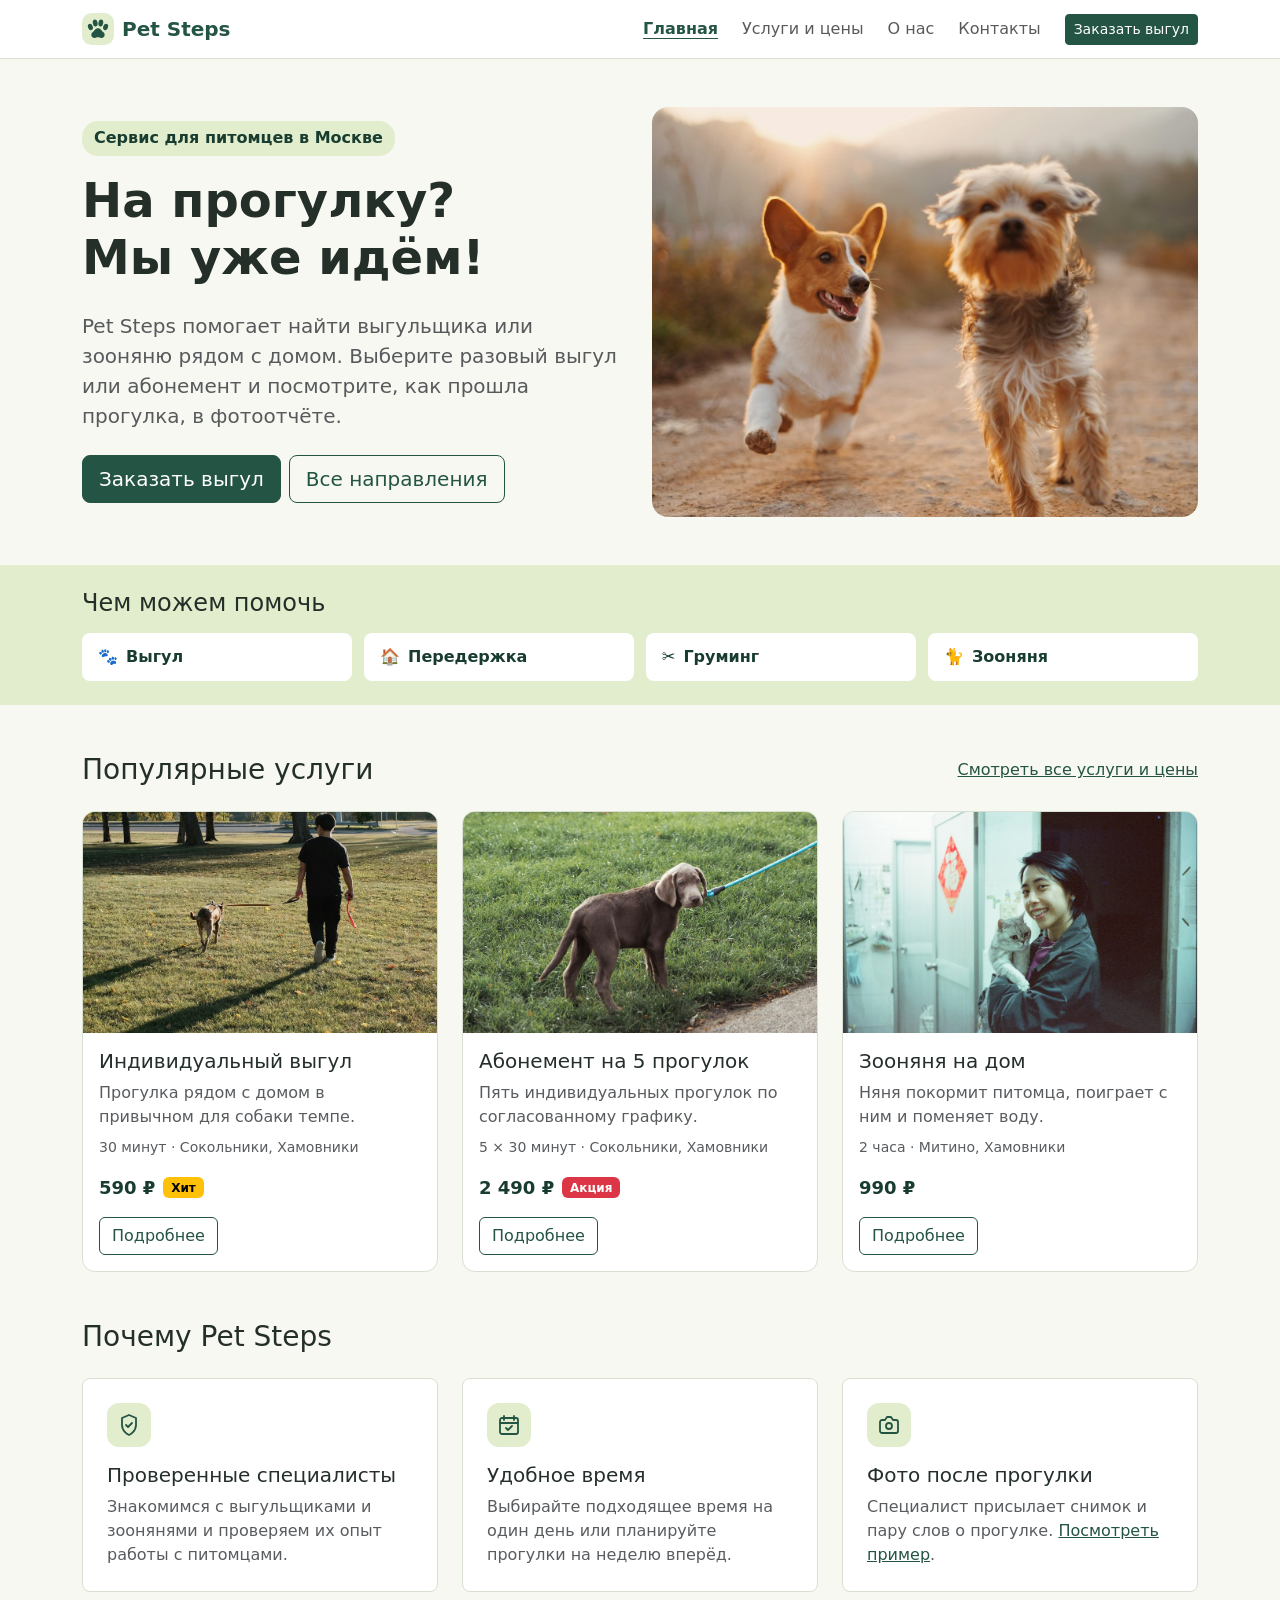
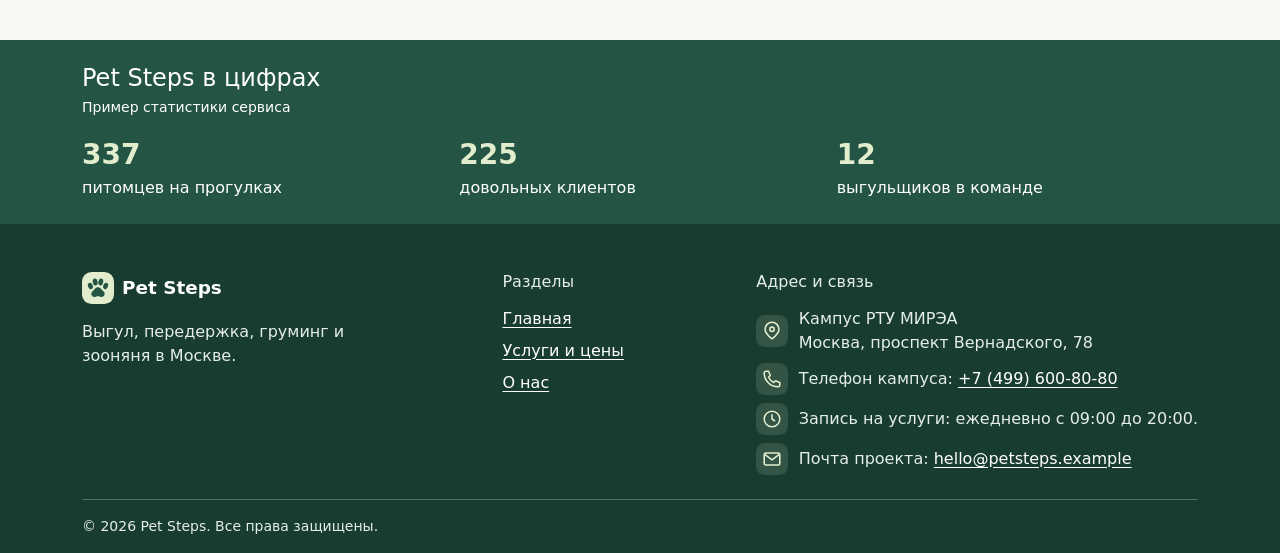
==== index.html @ a2c926b6 "Add Pet Steps website" ====
<!DOCTYPE html>
<html lang="ru">
<head>
  <meta charset="UTF-8">
  <meta name="viewport" content="width=device-width, initial-scale=1.0">
  <title>Pet Steps — выгул и присмотр за питомцами</title>
  <link rel="icon" href="images/paw.svg" type="image/svg+xml">
  <link rel="stylesheet" href="vendor/bootstrap/bootstrap.min.css">
  <link rel="stylesheet" href="css/custom.css">
</head>
<body id="top">
  <a class="visually-hidden-focusable skip-link" href="#main">К содержанию</a>
  <header class="site-header sticky-top">
    <nav class="navbar navbar-expand-lg" aria-label="Основное меню">
      <div class="container">
        <a class="navbar-brand d-flex align-items-center gap-1 gap-lg-2 me-0 me-lg-3" href="index.html">
          <img src="images/paw.svg" width="32" height="32" alt=""> Pet Steps
        </a>
        <button class="navbar-toggler ms-auto px-1" type="button" data-bs-toggle="collapse"
          data-bs-target="#mainNavbar" aria-controls="mainNavbar" aria-expanded="false"
          aria-label="Переключить навигацию">
          <span class="navbar-toggler-icon"></span>
        </button>
        <div class="collapse navbar-collapse order-2 order-lg-0" id="mainNavbar">
          <ul class="navbar-nav ms-auto gap-lg-2">
            <li class="nav-item">
              <a class="nav-link active" aria-current="page" href="index.html">Главная</a>
            </li>
            <li class="nav-item">
              <a class="nav-link" href="catalog.html">Услуги и цены</a>
            </li>
            <li class="nav-item">
              <a class="nav-link" href="about.html">О нас</a>
            </li>
            <li class="nav-item">
              <a class="nav-link" href="contacts.html">Контакты</a>
            </li>
          </ul>
        </div>
        <a class="btn btn-primary btn-sm text-nowrap order-1 order-lg-0 ms-1 ms-lg-3" href="product.html#booking">Заказать выгул</a>
      </div>
    </nav>
  </header>

  <main id="main">
    <!-- Hero-блок: две колонки на больших экранах -->
    <section class="container my-5">
      <div class="row align-items-center g-4">
        <div class="col-12 col-lg-6">
          <p class="hero__location mb-3">Сервис для питомцев в Москве</p>
          <h1 class="display-5 fw-bold">На прогулку? <br>Мы уже идём!</h1>
          <p class="lead text-muted my-4">
            Pet Steps помогает найти выгульщика или зооняню рядом с домом.
            Выберите разовый выгул или абонемент и посмотрите, как прошла прогулка, в фотоотчёте.
          </p>
          <div class="d-flex flex-wrap gap-2">
            <a class="btn btn-primary btn-lg" href="product.html#booking">Заказать выгул</a>
            <a class="btn btn-outline-primary btn-lg" href="#directions">Все направления</a>
          </div>
        </div>
        <div class="col-12 col-lg-6">
          <img class="hero__image img-fluid rounded-4" src="images/dog-walk.jpg"
            alt="Две собаки бегут по тропинке в парке" width="1100" height="734">
        </div>
      </div>
    </section>

    <section class="section-strip py-4" id="directions">
      <div class="container">
        <h2 class="h4 mb-3">Чем можем помочь</h2>
        <div class="directions">
          <a class="directions__link" href="catalog.html?type=walk"><span aria-hidden="true">🐾</span> Выгул</a>
          <a class="directions__link" href="catalog.html?type=boarding"><span aria-hidden="true">🏠</span> Передержка</a>
          <a class="directions__link" href="catalog.html?type=grooming"><span aria-hidden="true">✂️</span> Груминг</a>
          <a class="directions__link" href="catalog.html?type=sitter"><span aria-hidden="true">🐈</span> Зооняня</a>
        </div>
      </div>
    </section>

    <section class="container my-5" id="popular">
      <div class="d-flex flex-wrap align-items-center justify-content-between gap-2 mb-4">
        <h2 class="h3 mb-0">Популярные услуги</h2>
        <a href="catalog.html">Смотреть все услуги и цены</a>
      </div>
      <div class="row g-4">
          <div class="col-12 col-md-6 col-lg-4" data-service="walk">
            <article class="card service-card h-100">
              <img class="service-photo service-card__photo" src="images/service-walk.jpg"
                alt="Человек гуляет с собакой на поводке в парке" width="900" height="600" loading="lazy">
              <div class="card-body d-flex flex-column">
                <h3 class="card-title h5">Индивидуальный выгул</h3>
                <p class="card-text text-muted mb-2">Прогулка рядом с домом в привычном для собаки темпе.</p>
                <p class="service-card__meta small text-muted mb-3">30 минут · Сокольники, Хамовники</p>
                <div class="d-flex align-items-center flex-wrap gap-2 mt-auto mb-3">
                  <strong class="service-card__price">590 ₽</strong>
                <span class="badge text-bg-warning">Хит</span>
                </div>
                <button class="btn btn-outline-primary align-self-start" type="button"
                  data-bs-toggle="modal" data-bs-target="#serviceModal" aria-label="Подробнее: Индивидуальный выгул">
                  Подробнее
                </button>
              </div>
            </article>
          </div>
          <div class="col-12 col-md-6 col-lg-4" data-service="pass">
            <article class="card service-card h-100">
              <img class="service-photo service-card__photo" src="images/service-pass.jpg"
                alt="Женщина гуляет с собакой в парке" width="900" height="600" loading="lazy">
              <div class="card-body d-flex flex-column">
                <h3 class="card-title h5">Абонемент на 5 прогулок</h3>
                <p class="card-text text-muted mb-2">Пять индивидуальных прогулок по согласованному графику.</p>
                <p class="service-card__meta small text-muted mb-3">5 × 30 минут · Сокольники, Хамовники</p>
                <div class="d-flex align-items-center flex-wrap gap-2 mt-auto mb-3">
                  <strong class="service-card__price">2 490 ₽</strong>
                <span class="badge text-bg-danger">Акция</span>
                </div>
                <button class="btn btn-outline-primary align-self-start" type="button"
                  data-bs-toggle="modal" data-bs-target="#serviceModal" aria-label="Подробнее: Абонемент на 5 прогулок">
                  Подробнее
                </button>
              </div>
            </article>
          </div>
          <div class="col-12 col-md-6 col-lg-4" data-service="sitter">
            <article class="card service-card h-100">
              <img class="service-photo service-card__photo" src="images/service-sitter.jpg"
                alt="Женщина держит кошку на руках" width="900" height="600" loading="lazy">
              <div class="card-body d-flex flex-column">
                <h3 class="card-title h5">Зооняня на дом</h3>
                <p class="card-text text-muted mb-2">Няня покормит питомца, поиграет с ним и поменяет воду.</p>
                <p class="service-card__meta small text-muted mb-3">2 часа · Митино, Хамовники</p>
                <div class="d-flex align-items-center flex-wrap gap-2 mt-auto mb-3">
                  <strong class="service-card__price">990 ₽</strong>
                </div>
                <button class="btn btn-outline-primary align-self-start" type="button"
                  data-bs-toggle="modal" data-bs-target="#serviceModal" aria-label="Подробнее: Зооняня на дом">
                  Подробнее
                </button>
              </div>
            </article>
          </div>
      </div>
    </section>

    <!-- Блок преимуществ из примера сетки Bootstrap -->
    <section class="container my-5" id="benefits">
      <h2 class="h3 mb-4">Почему Pet Steps</h2>
      <div class="row g-4">
        <div class="col-12 col-md-4">
          <div class="p-4 border rounded-3 h-100 bg-white">
            <span class="benefit-sticker mb-3" aria-hidden="true">
              <svg width="24" height="24" viewBox="0 0 24 24" fill="none" stroke="currentColor"
                stroke-width="1.8" stroke-linecap="round" stroke-linejoin="round">
                <path d="M12 22s7-3 7-10V5l-7-3-7 3v7c0 7 7 10 7 10Z"/><path d="m9 12 2 2 4-4"/>
              </svg>
            </span>
            <h3 class="h5">Проверенные специалисты</h3>
            <p class="mb-0 text-muted">Знакомимся с выгульщиками и зоонянями и проверяем их опыт работы с питомцами.</p>
          </div>
        </div>
        <div class="col-12 col-md-4">
          <div class="p-4 border rounded-3 h-100 bg-white">
            <span class="benefit-sticker mb-3" aria-hidden="true">
              <svg width="24" height="24" viewBox="0 0 24 24" fill="none" stroke="currentColor"
                stroke-width="1.8" stroke-linecap="round" stroke-linejoin="round">
                <rect x="3" y="5" width="18" height="16" rx="2"/><path d="M7 3v4m10-4v4M3 10h18m-12 5 2 2 4-4"/>
              </svg>
            </span>
            <h3 class="h5">Удобное время</h3>
            <p class="mb-0 text-muted">Выбирайте подходящее время на один день или планируйте прогулки на неделю вперёд.</p>
          </div>
        </div>
        <div class="col-12 col-md-4">
          <div class="p-4 border rounded-3 h-100 bg-white">
            <span class="benefit-sticker mb-3" aria-hidden="true">
              <svg width="24" height="24" viewBox="0 0 24 24" fill="none" stroke="currentColor"
                stroke-width="1.8" stroke-linecap="round" stroke-linejoin="round">
                <path d="M5 7h3l2-3h4l2 3h3a2 2 0 0 1 2 2v9a2 2 0 0 1-2 2H5a2 2 0 0 1-2-2V9a2 2 0 0 1 2-2Z"/><circle cx="12" cy="13" r="3"/>
              </svg>
            </span>
            <h3 class="h5">Фото после прогулки</h3>
            <p class="mb-0 text-muted">Специалист присылает снимок и пару слов о прогулке. <a href="product.html#report">Посмотреть пример</a>.</p>
          </div>
        </div>
      </div>
    </section>

    <section class="stats py-4">
      <div class="container">
        <h2 class="h4 mb-1">Pet Steps в цифрах</h2>
        <p class="small mb-3">Пример статистики сервиса</p>
        <div class="row g-3">
          <div class="col-12 col-md-4"><strong class="stats__number">480</strong> питомцев на прогулках</div>
          <div class="col-12 col-md-4"><strong class="stats__number">320</strong> довольных клиентов</div>
          <div class="col-12 col-md-4"><strong class="stats__number">18</strong> выгульщиков в команде</div>
        </div>
      </div>
    </section>
  </main>

  <footer class="site-footer pt-5 pb-3">
    <div class="container">
      <div class="d-flex flex-column flex-md-row justify-content-md-between gap-4">
        <div class="site-footer__intro">
          <a class="site-footer__brand d-inline-flex align-items-center gap-2 mb-3" href="index.html">
            <img src="images/paw.svg" width="32" height="32" alt=""> Pet Steps
          </a>
          <p class="mb-0">Выгул, передержка, груминг и зооняня в Москве.</p>
        </div>
        <nav class="flex-shrink-0" aria-label="Разделы сайта">
          <h2 class="h6 mb-3">Разделы</h2>
          <ul class="list-unstyled vstack gap-2 mb-0">
            <li><a href="index.html">Главная</a></li>
            <li><a href="catalog.html">Услуги и цены</a></li>
            <li><a href="about.html">О нас</a></li>
          </ul>
        </nav>
        <div class="text-break">
          <h2 class="h6 mb-3">Адрес и связь</h2>
          <address class="vstack gap-2 mb-2">
            <div class="site-footer__contact-line">
              <svg class="site-footer__sticker" aria-hidden="true" width="32" height="32" viewBox="0 0 24 24"
                  fill="none" stroke="currentColor" stroke-width="1.8" stroke-linecap="round" stroke-linejoin="round">
                <path d="M20 10c0 5-8 11-8 11S4 15 4 10a8 8 0 1 1 16 0Z"/><circle cx="12" cy="10" r="2.5"/>
              </svg>
              <span>Кампус РТУ МИРЭА<br>Москва, проспект Вернадского, 78</span>
            </div>
            <div class="site-footer__contact-line">
              <svg class="site-footer__sticker" aria-hidden="true" width="32" height="32" viewBox="0 0 24 24"
                  fill="none" stroke="currentColor" stroke-width="1.8" stroke-linecap="round" stroke-linejoin="round">
                <path d="M8 3H5a2 2 0 0 0-2 2c0 8.8 7.2 16 16 16a2 2 0 0 0 2-2v-3l-5-2-2 2a13 13 0 0 1-6-6l2-2-2-5Z"/>
              </svg>
              <span>Телефон кампуса: <a href="tel:+74996008080">+7 (499) 600-80-80</a></span>
            </div>
          </address>
          <div class="site-footer__contact-line mb-2">
            <svg class="site-footer__sticker" aria-hidden="true" width="32" height="32" viewBox="0 0 24 24"
                  fill="none" stroke="currentColor" stroke-width="1.8" stroke-linecap="round" stroke-linejoin="round">
                <circle cx="12" cy="12" r="9"/><path d="M12 7v5l3 2"/>
              </svg>
            <span>Запись на услуги: ежедневно с 09:00 до 20:00.</span>
          </div>
          <div class="site-footer__contact-line">
            <svg class="site-footer__sticker" aria-hidden="true" width="32" height="32" viewBox="0 0 24 24"
                  fill="none" stroke="currentColor" stroke-width="1.8" stroke-linecap="round" stroke-linejoin="round">
                <rect x="3" y="5" width="18" height="14" rx="2"/><path d="m4 7 8 6 8-6"/>
              </svg>
            <span>Почта проекта: <a href="mailto:hello@petsteps.example">hello@petsteps.example</a></span>
          </div>
        </div>
      </div>
      <div class="site-footer__bottom d-flex flex-wrap justify-content-between gap-2 mt-4 pt-3">
        <small>© 2026 Pet Steps. Все права защищены.</small>
      </div>
    </div>
  </footer>

  <a class="btn btn-primary back-top" href="#top" hidden>Наверх</a>

  <!-- Одно модальное окно Bootstrap для всех карточек -->
  <div class="modal fade" id="serviceModal" tabindex="-1" aria-labelledby="serviceModalLabel" aria-hidden="true">
    <div class="modal-dialog modal-dialog-centered modal-dialog-scrollable">
      <div class="modal-content">
        <div class="modal-header">
          <h2 class="modal-title h5" id="serviceModalLabel">Об услуге</h2>
          <button type="button" class="btn-close" data-bs-dismiss="modal" aria-label="Закрыть"></button>
        </div>
        <div class="modal-body">
          <img class="service-photo service-photo--modal rounded mb-3" src="images/service-walk.jpg" id="modal-image"
                alt="Человек гуляет с собакой на поводке в парке" width="900" height="600" loading="lazy">
          <p id="modal-description"></p>
          <p class="text-muted mb-2" id="modal-meta"></p>
          <p class="fw-bold mb-0" id="modal-price"></p>
        </div>
        <div class="modal-footer">
          <button type="button" class="btn btn-secondary" data-bs-dismiss="modal">Закрыть</button>
          <a class="btn btn-primary" id="modal-link" href="product.html">Перейти к услуге</a>
        </div>
      </div>
    </div>
  </div>

  <script src="vendor/bootstrap/bootstrap.bundle.min.js"></script>
  <script src="js/main.js"></script>
</body>
</html>
---- css/custom.css ----
/* Bootstrap задаёт сетку и компоненты. Здесь — цвета и стили Pet Steps. */
:root {
  --pet-bg: #f8f8f2;
  --pet-text: #252f29;
  --pet-green: #245443;
  --pet-green-dark: #183c30;
  --pet-lime: #e1edcc;
  --pet-border: #d8e0d2;
  --bs-body-bg: var(--pet-bg);
  --bs-body-color: var(--pet-text);
  --bs-border-color: var(--pet-border);
  --bs-link-color: var(--pet-green);
  --bs-link-hover-color: var(--pet-green-dark);
  --bs-link-color-rgb: 36, 84, 67;
  --bs-link-hover-color-rgb: 24, 60, 48;
}

body {
  display: flex;
  flex-direction: column;
  min-height: 100vh;
}

main {
  flex: 1;
}

main[id], section[id], details[id] {
  scroll-margin-top: 5rem;
}

:focus-visible {
  outline: 3px solid #ad5506;
  outline-offset: 3px;
}

.skip-link:focus {
  position: fixed;
  z-index: 1100;
  left: 1rem;
  top: 0.5rem;
  padding: 0.5rem 1rem;
  background: white;
}

.btn-primary {
  --bs-btn-bg: var(--pet-green);
  --bs-btn-border-color: var(--pet-green);
  --bs-btn-hover-bg: var(--pet-green-dark);
  --bs-btn-hover-border-color: var(--pet-green-dark);
  --bs-btn-active-bg: var(--pet-green-dark);
  --bs-btn-active-border-color: var(--pet-green-dark);
  --bs-btn-focus-shadow-rgb: 36, 84, 67;
}

.btn-outline-primary {
  --bs-btn-color: var(--pet-green);
  --bs-btn-border-color: var(--pet-green);
  --bs-btn-hover-bg: var(--pet-green);
  --bs-btn-hover-border-color: var(--pet-green);
  --bs-btn-active-bg: var(--pet-green-dark);
  --bs-btn-active-border-color: var(--pet-green-dark);
  --bs-btn-focus-shadow-rgb: 36, 84, 67;
}

.site-header {
  background-color: #fff;
  border-bottom: 1px solid var(--pet-border);
}

.navbar-brand {
  color: var(--pet-green);
  font-weight: 800;
}

.navbar .nav-link.active {
  color: var(--pet-green);
  font-weight: 700;
  text-decoration: underline;
  text-underline-offset: 0.28em;
}

.hero__location {
  display: inline-block;
  padding: 0.35rem 0.75rem;
  border-radius: 1rem;
  background-color: var(--pet-lime);
  color: var(--pet-green-dark);
  font-weight: 600;
}

.hero__image {
  display: block;
  width: 100%;
  aspect-ratio: 4 / 3;
  object-fit: cover;
}

.section-strip {
  background-color: var(--pet-lime);
}

.directions, .service-details {
  display: grid;
  grid-template-columns: repeat(2, minmax(0, 1fr));
  gap: 0.75rem;
}

.directions__link {
  display: flex;
  align-items: center;
  gap: 0.5rem;
  min-height: 3rem;
  padding: 0.5rem;
  border-radius: 0.5rem;
  background-color: #fff;
  color: var(--pet-green-dark);
  text-decoration: none;
  font-weight: 600;
}

.directions__link:hover {
  text-decoration: underline;
}

.card {
  --bs-card-bg: #fff;
  --bs-card-border-color: var(--pet-border);
  --bs-card-border-radius: 0.8rem;
  overflow: hidden;
}

.service-photo {
  display: block;
  width: 100%;
  height: auto;
  aspect-ratio: 3 / 2;
  object-fit: cover;
}

.service-card__photo, .service-photo--modal {
  aspect-ratio: 16 / 10;
}

.service-card__price {
  color: var(--pet-green-dark);
  font-size: 1.125rem;
}

.service-details {
  padding: 1rem;
  border-radius: 0.5rem;
  background-color: var(--pet-bg);
}

.service-details dd {
  margin-bottom: 0;
}

.report summary {
  cursor: pointer;
  color: var(--pet-green);
  font-weight: 600;
}

.form-control, .form-select, .form-check-input {
  background-color: #fff;
  border-color: #a8b4a9;
}

.form-control[readonly] {
  background-color: var(--pet-bg);
}

.accordion {
  --bs-accordion-bg: #fff;
  --bs-accordion-active-bg: var(--pet-lime);
  --bs-accordion-active-color: var(--pet-green-dark);
}

.stats {
  background-color: var(--pet-green);
  color: #fff;
}

.stats__number {
  display: block;
  color: var(--pet-lime);
  font-size: 1.75rem;
  font-variant-numeric: tabular-nums;
}

.site-footer {
  background-color: var(--pet-green-dark);
  color: #e5eee8;
}

.site-footer a {
  color: #fff;
  text-underline-offset: 0.18em;
}

.site-footer__intro {
  max-width: 18rem;
}

.site-footer__brand {
  font-size: 1.15rem;
  font-weight: 700;
  text-decoration: none;
}

.site-footer__contact-line {
  display: flex;
  align-items: center;
  gap: 0.65rem;
}

.site-footer__sticker {
  flex-shrink: 0;
  padding: 0.35rem;
  border-radius: 0.55rem;
  background-color: rgba(225, 237, 204, 0.14);
  color: var(--pet-lime);
}

.campus-map {
  display: block;
  width: 100%;
  height: clamp(18rem, 45vw, 25rem);
  border: 0;
}

.site-footer__bottom {
  border-top: 1px solid rgba(255, 255, 255, 0.25);
}

.back-top {
  position: fixed;
  z-index: 1021;
  right: 1rem;
  bottom: 1rem;
  box-shadow: 0 0 0 2px #fff;
}

@media (max-width: 575.98px) {
  .site-footer__bottom {
    padding-right: 5.5rem;
  }
}

@media (min-width: 768px) {
  .directions {
    grid-template-columns: repeat(4, 1fr);
  }

  .directions__link {
    padding-inline: 1rem;
  }

  .filters {
    position: sticky;
    top: 5rem;
  }
}

@media (max-width: 374px) {
  .service-details {
    grid-template-columns: 1fr;
  }
}

.benefit-sticker {
  display: inline-grid;
  width: 2.75rem;
  height: 2.75rem;
  place-items: center;
  border-radius: 0.75rem;
  background-color: var(--pet-lime);
  color: var(--pet-green);
}
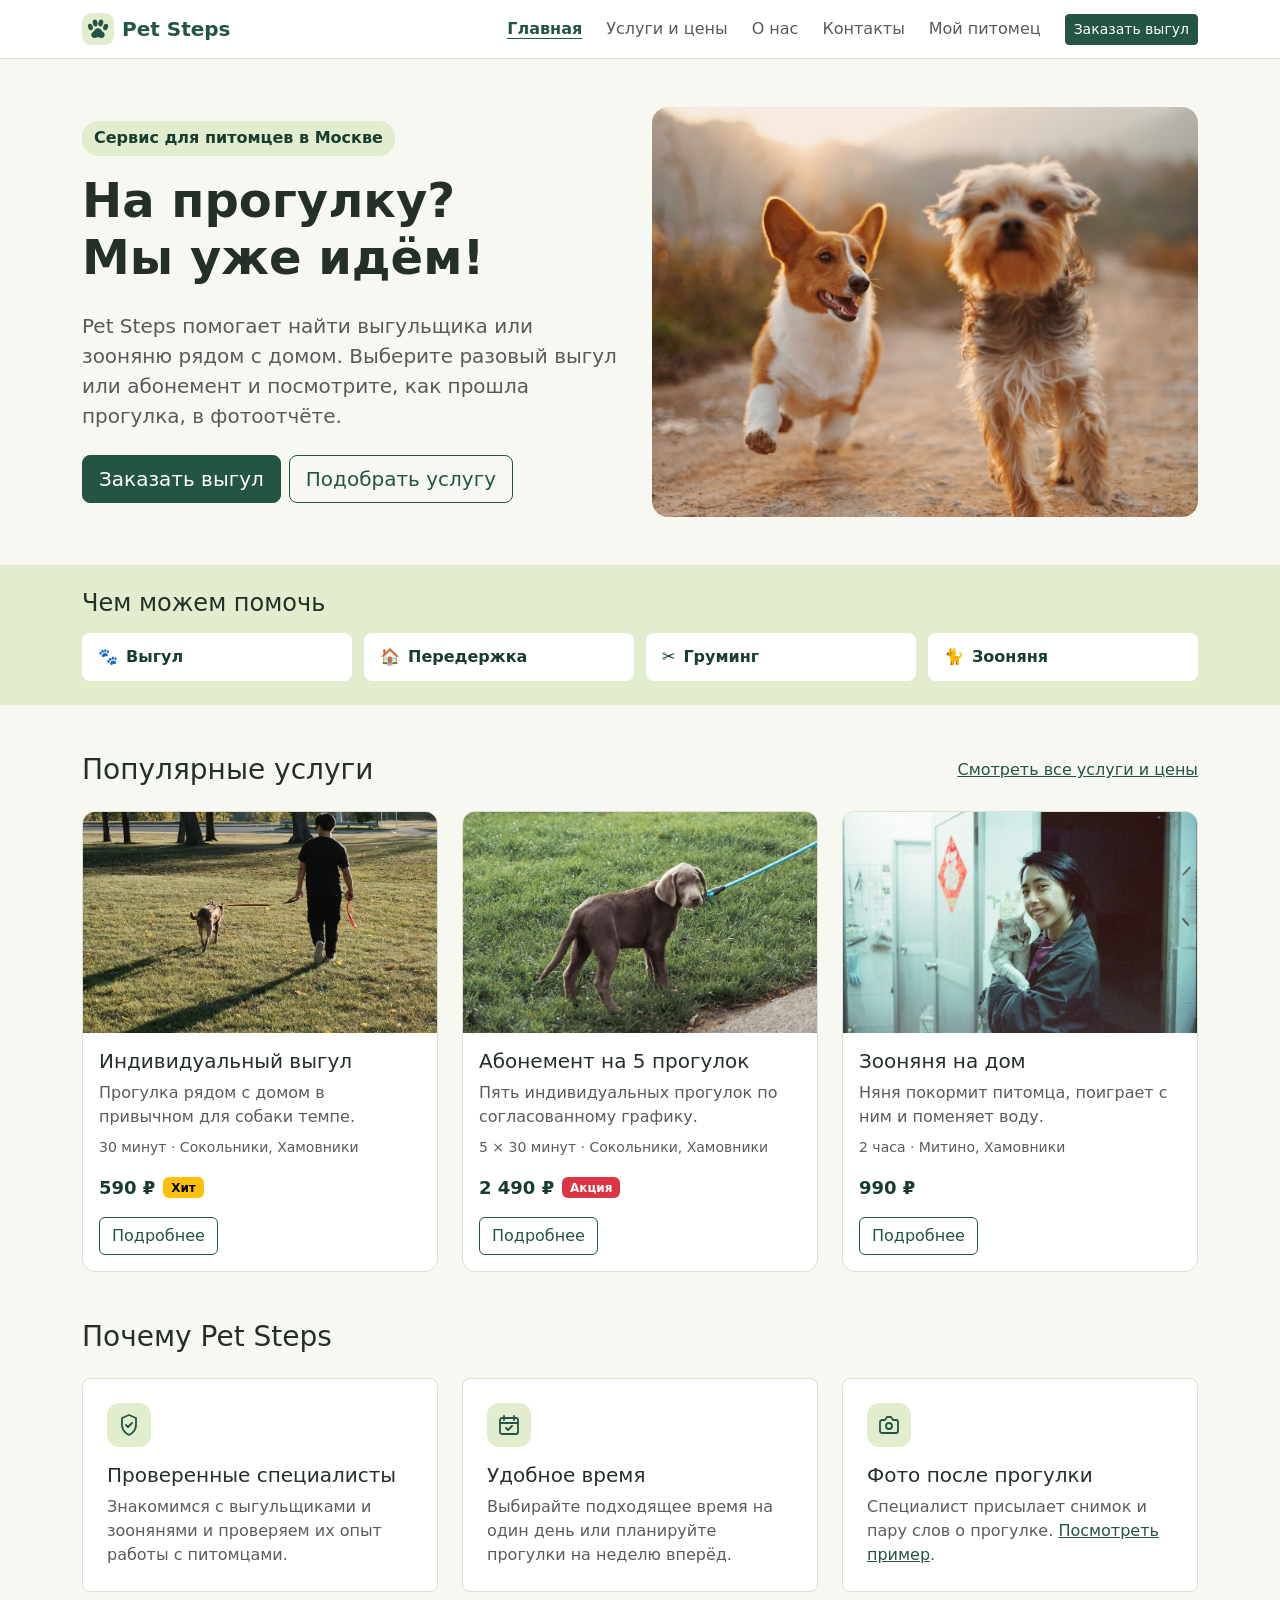
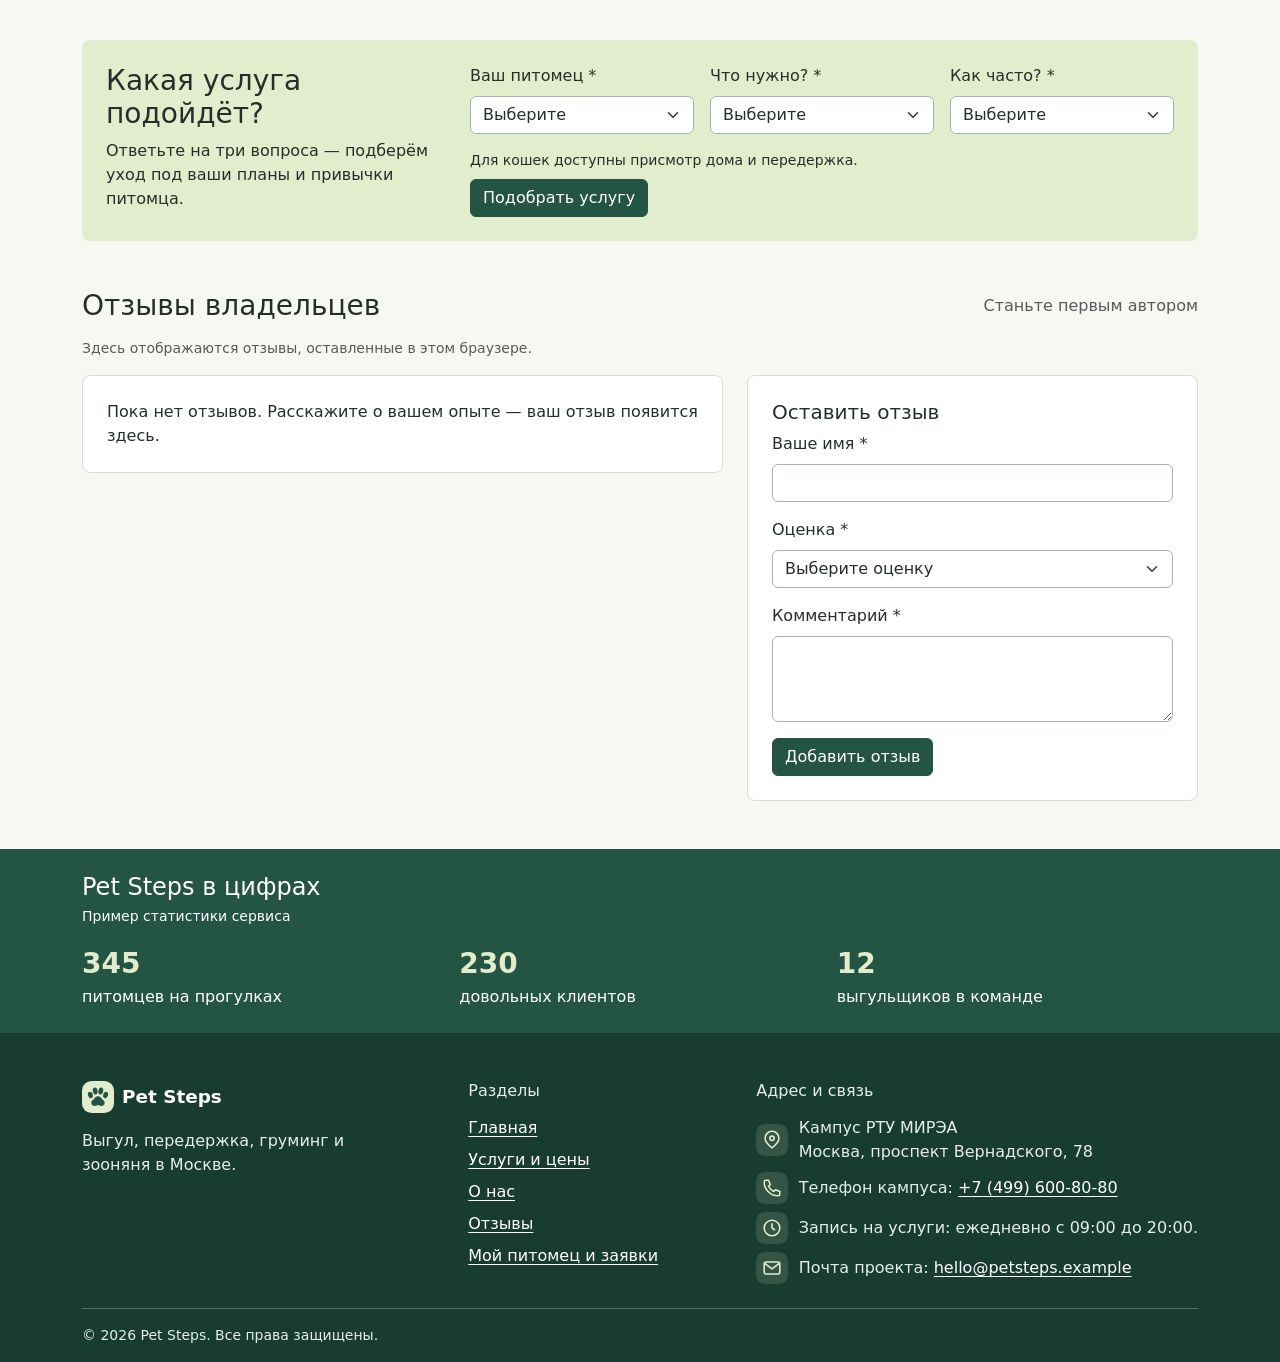
==== commit 236f7979: "Add reviews, booking tracker, calendar, pet passport and service quiz" ====
--- a/index.html
+++ b/index.html
@@ -35,12 +35,17 @@
             <li class="nav-item">
               <a class="nav-link" href="contacts.html">Контакты</a>
             </li>
+            <li class="nav-item">
+              <a class="nav-link" href="account.html">Мой питомец</a>
+            </li>
           </ul>
         </div>
         <a class="btn btn-primary btn-sm text-nowrap order-1 order-lg-0 ms-1 ms-lg-3" href="product.html#booking">Заказать выгул</a>
       </div>
     </nav>
   </header>
+
+  <div id="storage-warning" class="container alert alert-warning mt-3" role="alert" hidden></div>
 
   <main id="main">
     <!-- Hero-блок: две колонки на больших экранах -->
@@ -55,7 +60,7 @@
           </p>
           <div class="d-flex flex-wrap gap-2">
             <a class="btn btn-primary btn-lg" href="product.html#booking">Заказать выгул</a>
-            <a class="btn btn-outline-primary btn-lg" href="#directions">Все направления</a>
+            <a class="btn btn-outline-primary btn-lg" href="#quiz">Подобрать услугу</a>
           </div>
         </div>
         <div class="col-12 col-lg-6">
@@ -185,6 +190,115 @@
       </div>
     </section>
 
+    <section class="container my-5" id="quiz" aria-labelledby="quiz-title">
+      <div class="p-3 p-md-4 section-strip rounded-3">
+        <div class="row g-4">
+          <div class="col-12 col-lg-4">
+            <h2 class="h3" id="quiz-title">Какая услуга подойдёт?</h2>
+            <p class="mb-0">Ответьте на три вопроса — подберём уход под ваши планы и привычки питомца.</p>
+          </div>
+          <div class="col-12 col-lg-8">
+            <form id="quiz-form" novalidate>
+              <div class="row g-3">
+                <div class="col-12 col-md-4">
+                  <label for="quiz-pet" class="form-label">Ваш питомец *</label>
+                  <select id="quiz-pet" name="pet" class="form-select" required>
+                    <option value="">Выберите</option>
+                    <option value="dog">Собака</option>
+                    <option value="cat">Кошка</option>
+                  </select>
+                  <div class="invalid-feedback">Выберите питомца.</div>
+                </div>
+                <div class="col-12 col-md-4">
+                  <label for="quiz-need" class="form-label">Что нужно? *</label>
+                  <select id="quiz-need" name="need" class="form-select" required>
+                    <option value="">Выберите</option>
+                    <option value="walk">Прогулка</option>
+                    <option value="home">Присмотр дома</option>
+                    <option value="travel">Уезжаю на сутки</option>
+                    <option value="grooming">Уход за шерстью</option>
+                  </select>
+                  <div class="invalid-feedback">Выберите задачу.</div>
+                </div>
+                <div class="col-12 col-md-4">
+                  <label for="quiz-rhythm" class="form-label" id="quiz-rhythm-label">Как часто? *</label>
+                  <select id="quiz-rhythm" name="rhythm" class="form-select" required>
+                    <option value="">Выберите</option>
+                    <option value="once">Один раз</option>
+                    <option value="regular">Регулярно</option>
+                    <option value="company">В компании собак</option>
+                  </select>
+                  <div class="invalid-feedback">Выберите вариант.</div>
+                </div>
+                <div class="col-12">
+                  <p id="quiz-hint" class="small mb-2">Для кошек доступны присмотр дома и передержка.</p>
+                  <button class="btn btn-primary" type="submit">Подобрать услугу</button>
+                </div>
+              </div>
+            </form>
+            <div id="quiz-result" class="bg-white p-3 rounded-3 mt-3" role="status" hidden>
+              <h3 class="h5" id="quiz-result-title"></h3>
+              <p id="quiz-result-description"></p>
+              <a class="btn btn-outline-primary" id="quiz-result-link" href="catalog.html">Посмотреть услугу</a>
+            </div>
+          </div>
+        </div>
+      </div>
+    </section>
+
+    <section class="container my-5" id="reviews" aria-labelledby="reviews-title">
+      <div class="d-flex flex-wrap justify-content-between align-items-center gap-2 mb-3">
+        <h2 class="h3 mb-0" id="reviews-title">Отзывы владельцев</h2>
+        <p class="mb-0 text-muted" id="review-summary" role="status"></p>
+      </div>
+      <p class="small text-muted">Здесь отображаются отзывы, оставленные в этом браузере.</p>
+      <div class="row g-4">
+        <div class="col-12 col-lg-7">
+          <p class="p-4 bg-white border rounded-3" id="reviews-empty">Пока нет отзывов. Расскажите о вашем опыте — ваш отзыв появится здесь.</p>
+          <div class="vstack gap-3" id="review-list"></div>
+        </div>
+        <div class="col-12 col-lg-5">
+          <form id="review-form" class="p-3 p-md-4 bg-white border rounded-3" novalidate>
+            <h3 class="h5">Оставить отзыв</h3>
+            <div class="mb-3">
+              <label class="form-label" for="review-name">Ваше имя *</label>
+              <input id="review-name" name="name" class="form-control" required minlength="2" maxlength="60" autocomplete="given-name">
+              <div class="invalid-feedback">Укажите имя от 2 до 60 символов.</div>
+            </div>
+            <div class="mb-3">
+              <label class="form-label" for="review-rating">Оценка *</label>
+              <select id="review-rating" name="rating" class="form-select" required>
+                <option value="">Выберите оценку</option>
+                <option value="5">5 — отлично</option><option value="4">4 — хорошо</option>
+                <option value="3">3 — нормально</option><option value="2">2 — плохо</option><option value="1">1 — очень плохо</option>
+              </select>
+              <div class="invalid-feedback">Поставьте оценку.</div>
+            </div>
+            <div class="mb-3">
+              <label class="form-label" for="review-text">Комментарий *</label>
+              <textarea id="review-text" name="text" class="form-control" rows="3" minlength="10" maxlength="800" required></textarea>
+              <div class="invalid-feedback">Напишите от 10 до 800 символов.</div>
+            </div>
+            <p class="alert mb-3" id="review-message" role="status" hidden></p>
+            <button class="btn btn-primary" type="submit">Добавить отзыв</button>
+          </form>
+        </div>
+      </div>
+      <template id="review-template">
+        <article class="p-3 p-md-4 border rounded-3 bg-white">
+          <div class="d-flex flex-wrap justify-content-between gap-2 mb-2">
+            <h3 class="h6 mb-0" data-review-name></h3>
+            <span class="review__stars" data-review-rating></span>
+          </div>
+          <p class="user-text mb-2" data-review-text></p>
+          <div class="d-flex justify-content-between align-items-center gap-2">
+            <time class="small text-muted" data-review-date></time>
+            <button class="btn btn-sm btn-outline-secondary" type="button" data-review-delete>Удалить</button>
+          </div>
+        </article>
+      </template>
+    </section>
+
     <section class="stats py-4">
       <div class="container">
         <h2 class="h4 mb-1">Pet Steps в цифрах</h2>
@@ -213,6 +327,8 @@
             <li><a href="index.html">Главная</a></li>
             <li><a href="catalog.html">Услуги и цены</a></li>
             <li><a href="about.html">О нас</a></li>
+            <li><a href="index.html#reviews">Отзывы</a></li>
+            <li><a href="account.html">Мой питомец и заявки</a></li>
           </ul>
         </nav>
         <div class="text-break">
@@ -282,5 +398,6 @@
 
   <script src="vendor/bootstrap/bootstrap.bundle.min.js"></script>
   <script src="js/main.js"></script>
+  <script src="js/features.js"></script>
 </body>
 </html>
--- a/css/custom.css
+++ b/css/custom.css
@@ -51,6 +51,8 @@
   --bs-btn-active-bg: var(--pet-green-dark);
   --bs-btn-active-border-color: var(--pet-green-dark);
   --bs-btn-focus-shadow-rgb: 36, 84, 67;
+  --bs-btn-disabled-bg: var(--pet-green);
+  --bs-btn-disabled-border-color: var(--pet-green);
 }
 
 .btn-outline-primary {
@@ -61,6 +63,8 @@
   --bs-btn-active-bg: var(--pet-green-dark);
   --bs-btn-active-border-color: var(--pet-green-dark);
   --bs-btn-focus-shadow-rgb: 36, 84, 67;
+  --bs-btn-disabled-color: var(--pet-green);
+  --bs-btn-disabled-border-color: var(--pet-green);
 }
 
 .site-header {
@@ -279,3 +283,93 @@
   background-color: var(--pet-lime);
   color: var(--pet-green);
 }
+
+/* Отзывы, паспорт питомца, календарь и трекер */
+.user-text {
+  white-space: pre-wrap;
+  overflow-wrap: anywhere;
+}
+
+.review__stars {
+  color: var(--pet-green);
+  white-space: nowrap;
+}
+
+.pet-passport__photo {
+  display: block;
+  width: 100%;
+  max-width: 240px;
+  aspect-ratio: 1;
+  height: auto;
+  object-fit: cover;
+  border-radius: 0.75rem;
+  background-color: var(--pet-lime);
+}
+
+.calendar {
+  min-width: 0;
+}
+
+.calendar__grid {
+  display: grid;
+  grid-template-columns: repeat(7, minmax(0, 1fr));
+  gap: 0.3rem;
+}
+
+.calendar__weekdays {
+  text-align: center;
+  margin-bottom: 0.3rem;
+}
+
+.calendar__day {
+  min-height: 2.3rem;
+  border: 1px solid var(--pet-border);
+  border-radius: 0.35rem;
+  background-color: #fff;
+  color: var(--pet-green-dark);
+}
+
+.calendar__day[aria-pressed="true"] {
+  color: #fff;
+  background-color: var(--pet-green);
+  border-color: var(--pet-green);
+}
+
+.calendar__day:disabled {
+  color: #737b75;
+  background-color: #eee;
+  border-color: transparent;
+}
+
+.calendar__day[aria-current="date"] {
+  text-decoration: underline;
+  text-underline-offset: 0.2em;
+}
+
+.tracker__steps {
+  display: grid;
+  grid-template-columns: repeat(4, minmax(0, 1fr));
+  gap: 0.75rem;
+}
+
+.tracker__step {
+  padding-top: 0.6rem;
+  border-top: 3px solid var(--pet-border);
+  color: #69726c;
+  font-size: 0.85rem;
+}
+
+.tracker__step--done {
+  border-color: var(--pet-green);
+  color: var(--pet-green);
+}
+
+.tracker__step[aria-current="step"] {
+  font-weight: 700;
+}
+
+@media (max-width: 575.98px) {
+  .tracker__steps {
+    grid-template-columns: 1fr 1fr;
+  }
+}
